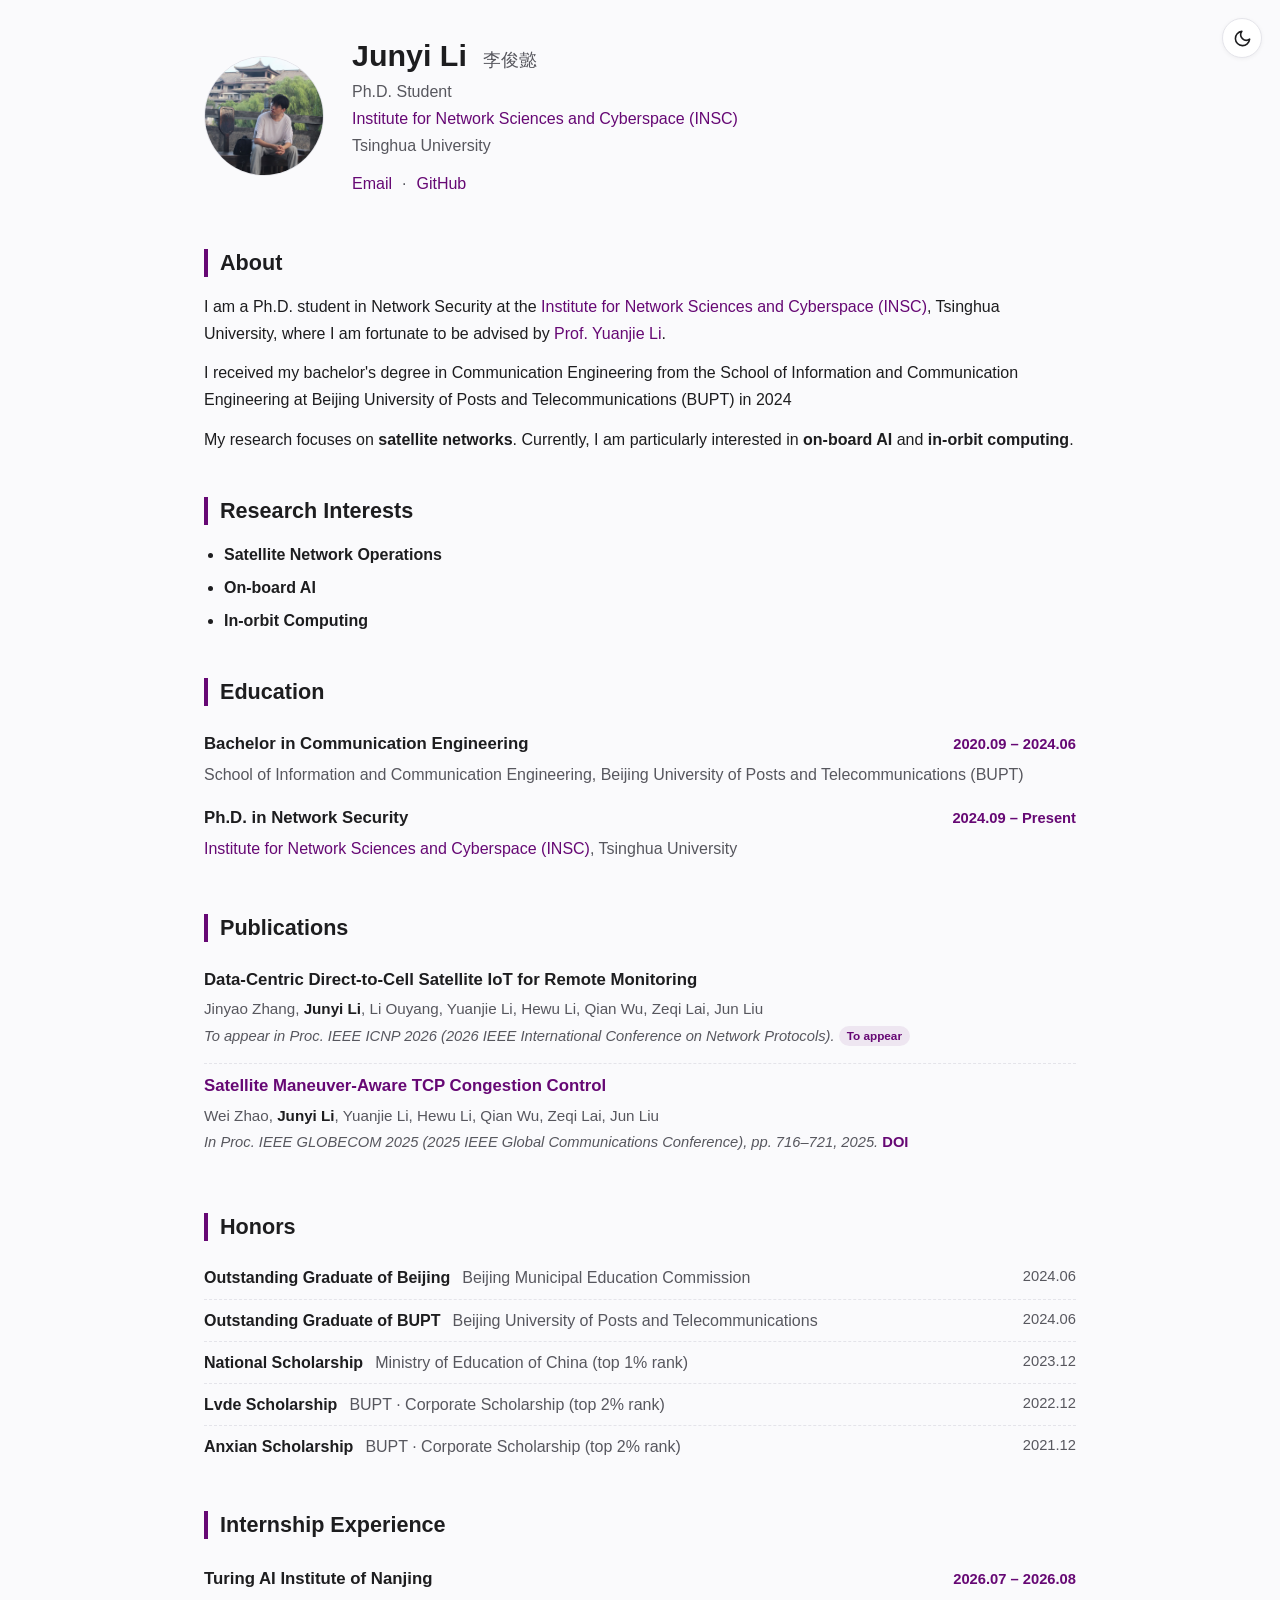
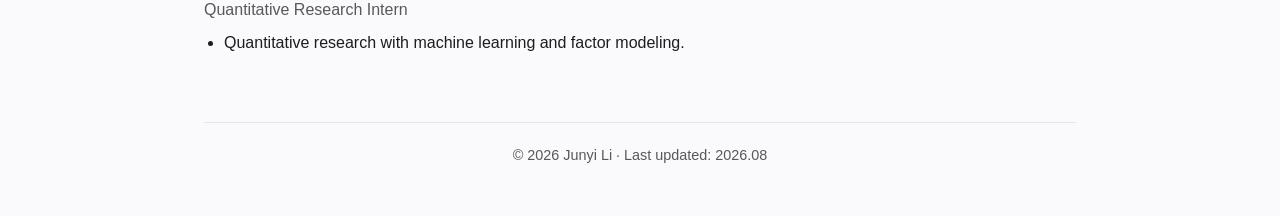
==== index.html @ e7ddbe90 "Initial commit" ====
<!DOCTYPE html>
<html lang="en">
<head>
  <meta charset="UTF-8">
  <meta name="viewport" content="width=device-width, initial-scale=1.0">
  <meta name="author" content="Junyi Li">
  <meta name="description" content="Junyi Li — Ph.D. student at the Institute for Network Sciences and Cyberspace, Tsinghua University. Research: autonomous driving for LEO satellites, LEO satellite network O&M, on-board AI and in-orbit computing.">
  <title>Junyi Li | Tsinghua University</title>
  <link rel="icon" type="image/svg+xml" href="assets/images/favicon.svg">

  <!-- Apply saved theme before CSS loads to avoid a flash of the wrong theme -->
  <script>
    (function () {
      var saved = localStorage.getItem("theme");
      var prefersDark = window.matchMedia("(prefers-color-scheme: dark)").matches;
      if (saved === "dark" || (!saved && prefersDark)) {
        document.documentElement.setAttribute("data-theme", "dark");
      }
    })();
  </script>

  <link rel="stylesheet" href="css/style.css">
</head>
<body>

  <!-- Theme toggle (fixed, top-right corner) -->
  <button id="theme-toggle" aria-label="Toggle dark mode" title="Toggle dark mode">
    <svg class="icon-moon" viewBox="0 0 24 24" fill="none" stroke="currentColor" stroke-width="2" stroke-linecap="round" stroke-linejoin="round" aria-hidden="true"><path d="M21 12.79A9 9 0 1 1 11.21 3 7 7 0 0 0 21 12.79z"/></svg>
    <svg class="icon-sun" viewBox="0 0 24 24" fill="none" stroke="currentColor" stroke-width="2" stroke-linecap="round" stroke-linejoin="round" aria-hidden="true"><circle cx="12" cy="12" r="5"/><line x1="12" y1="1" x2="12" y2="3"/><line x1="12" y1="21" x2="12" y2="23"/><line x1="4.22" y1="4.22" x2="5.64" y2="5.64"/><line x1="18.36" y1="18.36" x2="19.78" y2="19.78"/><line x1="1" y1="12" x2="3" y2="12"/><line x1="21" y1="12" x2="23" y2="12"/><line x1="4.22" y1="19.78" x2="5.64" y2="18.36"/><line x1="18.36" y1="5.64" x2="19.78" y2="4.22"/></svg>
  </button>

  <div class="container">

    <!-- ============================ Profile header ============================ -->
    <header class="profile">
      <!-- Profile photo: replace assets/images/junyili_personal.jpg to update -->
      <img class="avatar" src="assets/images/junyili_personal.jpg" alt="Junyi Li">

      <div class="profile-info">
        <h1 class="name">Junyi Li <span class="name-zh">李俊懿</span></h1>
        <p class="affiliation">Ph.D. Student<br><a href="https://www.insc.tsinghua.edu.cn/">Institute for Network Sciences and Cyberspace (INSC)</a><br>Tsinghua University</p>
        <ul class="contact">
          <li><a href="mailto:lijunyi24@mails.tsinghua.edu.cn">Email</a></li>
          <li><a href="https://github.com/Junyi-24">GitHub</a></li>
          <!-- Add your Google Scholar profile when available:
          <li><a href="https://scholar.google.com/citations?user=YOUR_ID">Google Scholar</a></li>
          -->
        </ul>
      </div>
    </header>

    <!-- =============================== Sections ===============================
         Each section below is an empty shell: its content lives in a separate
         file under sections/ and is loaded by js/main.js. Edit the file in
         sections/ to update a section. -->
    <main>
      <section id="about"        data-include="sections/about.html"></section>
      <section id="interests"    data-include="sections/interests.html"></section>
      <section id="education"    data-include="sections/education.html"></section>
      <!-- <section id="news"         data-include="sections/news.html"></section> -->
      <section id="publications" data-include="sections/publications.html"></section>
      <section id="honors"       data-include="sections/honors.html"></section>
      <section id="experience"   data-include="sections/experience.html"></section>
    </main>

    <footer>
      <p>© 2026 Junyi Li · Last updated: 2026.08</p>
    </footer>

  </div>

  <script src="js/main.js"></script>
</body>
</html>
---- css/style.css ----
/* ==========================================================================
   Academic Homepage — Junyi Li (https://junyi-24.github.io)
   --------------------------------------------------------------------------
   Table of contents
   1. CSS variables & base
   2. Layout
   3. Profile header
   4. Sections (shared)
   5. News
   6. Publications
   7. Research experience
   8. Honors & Awards
   9. Education
   10. Footer
   11. Theme toggle button
   12. Responsive (mobile)
   ========================================================================== */

/* 1. CSS variables & base ------------------------------------------------- */
:root {
  color-scheme: light;
  --color-bg: #fafafc;
  --color-surface: #ffffff;
  --color-text: #1d1d1f;
  --color-text-secondary: #57575e;
  --color-accent: #660874;                      /* Tsinghua purple */
  --color-accent-soft: rgba(102, 8, 116, 0.08);
  --color-border: #e4e4ea;
  --shadow-card: 0 1px 4px rgba(0, 0, 0, 0.05);
}

[data-theme="dark"] {
  color-scheme: dark;
  --color-bg: #111114;
  --color-surface: #1b1b21;
  --color-text: #e9e9ec;
  --color-text-secondary: #a3a3ae;
  --color-accent: #c084fc;
  --color-accent-soft: rgba(192, 132, 252, 0.14);
  --color-border: #2b2b33;
  --shadow-card: none;
}

* { box-sizing: border-box; }

body {
  margin: 0;
  background: var(--color-bg);
  color: var(--color-text);
  font-family: -apple-system, BlinkMacSystemFont, "Segoe UI", Roboto,
               "Helvetica Neue", Arial, "PingFang SC", "Microsoft YaHei",
               sans-serif;
  font-size: 16px;
  line-height: 1.7;
  -webkit-font-smoothing: antialiased;
}

a { color: var(--color-accent); text-decoration: none; }
a:hover { text-decoration: underline; }

::selection { background: var(--color-accent); color: #ffffff; }
:focus-visible { outline: 2px solid var(--color-accent); outline-offset: 2px; }

/* 2. Layout --------------------------------------------------------------- */
.container {
  max-width: 920px;
  margin: 0 auto;
  padding: 36px 24px 48px;
}

/* 3. Profile header ------------------------------------------------------- */
.profile {
  display: flex;
  align-items: center;
  gap: 28px;
  padding-bottom: 8px;
}

.avatar {
  flex: 0 0 120px;
  width: 120px;
  height: 120px;
  border-radius: 50%;
  object-fit: cover;                /* crops the photo to fill the circle */
  background: var(--color-accent-soft);   /* shown while the photo loads */
  border: 1px solid var(--color-border);
}

.name { margin: 0 0 4px; font-size: 1.9rem; font-weight: 700; line-height: 1.25; }
.name-zh {
  font-size: 1.15rem;
  font-weight: 500;
  color: var(--color-text-secondary);
  margin-left: 8px;
}

.affiliation { margin: 0 0 10px; color: var(--color-text-secondary); }

.contact {
  list-style: none;
  margin: 0;
  padding: 0;
  display: flex;
  flex-wrap: wrap;
}
.contact li + li::before { content: "·"; margin: 0 10px; color: var(--color-text-secondary); }

/* 4. Sections (shared) ---------------------------------------------------- */
section { margin-top: 44px; }

h2 {
  margin: 0 0 16px;
  padding-left: 12px;
  border-left: 4px solid var(--color-accent);
  font-size: 1.35rem;
  line-height: 1.3;
}

section p { margin: 0 0 12px; }
section p:last-child { margin-bottom: 0; }

.interest-list { margin: 0; padding-left: 20px; }
.interest-list li { margin: 6px 0; }

.load-error { font-style: italic; color: var(--color-text-secondary); }

/* 5. News ----------------------------------------------------------------- */
.news-list { list-style: none; margin: 0; padding: 0; }
.news-list li { display: flex; gap: 14px; padding: 5px 0; }
.news-list time {
  flex: 0 0 88px;
  font-weight: 600;
  font-size: 0.92rem;
  color: var(--color-accent);
  font-variant-numeric: tabular-nums;
}

/* 6. Publications --------------------------------------------------------- */
.publication-list { list-style: none; margin: 0; padding: 0; }
.publication { padding: 10px 0 14px; border-bottom: 1px dashed var(--color-border); }
.publication:last-child { border-bottom: none; }

.pub-title { margin: 0 0 4px; font-size: 1.05rem; font-weight: 600; line-height: 1.45; }
.pub-authors { margin: 0 0 2px; font-size: 0.95rem; color: var(--color-text-secondary); }
.pub-authors strong { color: var(--color-text); }
.pub-venue { margin: 0; font-size: 0.92rem; font-style: italic; color: var(--color-text-secondary); }

.pub-note {
  display: inline-block;
  padding: 0 8px;
  border-radius: 999px;
  background: var(--color-accent-soft);
  color: var(--color-accent);
  font-style: normal;
  font-size: 0.8em;
  font-weight: 600;
  vertical-align: 1px;
}

.pub-link { font-style: normal; font-weight: 600; }

/* 7. Research experience --------------------------------------------------- */
.exp-item { padding: 10px 0; }
.exp-head {
  display: flex;
  align-items: baseline;
  justify-content: space-between;
  gap: 12px;
  flex-wrap: wrap;
}
.exp-head h3 { margin: 0; font-size: 1.05rem; }
.exp-date { font-size: 0.92rem; font-weight: 600; color: var(--color-accent); }
.exp-role { margin: 2px 0 6px; color: var(--color-text-secondary); }
.exp-item ul { margin: 0; padding-left: 20px; }

/* 8. Honors & Awards ------------------------------------------------------ */
.honor-list { list-style: none; margin: 0; padding: 0; }
.honor-list li {
  display: flex;
  gap: 12px;
  flex-wrap: wrap;
  padding: 7px 0;
  border-bottom: 1px dashed var(--color-border);
}
.honor-list li:last-child { border-bottom: none; }
.honor-name { font-weight: 600; }
.honor-grantor { flex: 1; min-width: 200px; color: var(--color-text-secondary); }
.honor-date {
  font-size: 0.92rem;
  color: var(--color-text-secondary);
  font-variant-numeric: tabular-nums;
}

/* 9. Education ------------------------------------------------------------ */
.edu-list { list-style: none; margin: 0; padding: 0; }
.edu-list li { padding: 8px 0; }
.edu-head {
  display: flex;
  align-items: baseline;
  justify-content: space-between;
  gap: 12px;
  flex-wrap: wrap;
}
.edu-head h3 { margin: 0; font-size: 1.05rem; }
.edu-date { font-size: 0.92rem; font-weight: 600; color: var(--color-accent); }
.edu-list p { margin: 2px 0 0; color: var(--color-text-secondary); }

/* 10. Footer -------------------------------------------------------------- */
footer {
  margin-top: 56px;
  padding-top: 20px;
  border-top: 1px solid var(--color-border);
  text-align: center;
  font-size: 0.9rem;
  color: var(--color-text-secondary);
}
footer p { margin: 0; }

/* 11. Theme toggle button ------------------------------------------------- */
#theme-toggle {
  position: fixed;
  top: 18px;
  right: 18px;
  z-index: 10;
  width: 40px;
  height: 40px;
  display: flex;
  align-items: center;
  justify-content: center;
  border: 1px solid var(--color-border);
  border-radius: 50%;
  background: var(--color-surface);
  color: var(--color-text);
  box-shadow: var(--shadow-card);
  cursor: pointer;
  transition: border-color 0.15s, color 0.15s;
}
#theme-toggle:hover { border-color: var(--color-accent); color: var(--color-accent); }
#theme-toggle svg { width: 19px; height: 19px; }

/* Show the sun icon only in dark mode, the moon icon only in light mode */
#theme-toggle .icon-sun { display: none; }
[data-theme="dark"] #theme-toggle .icon-sun { display: block; }
[data-theme="dark"] #theme-toggle .icon-moon { display: none; }

/* 12. Responsive (mobile) ------------------------------------------------- */
@media (max-width: 640px) {
  .container { padding: 20px 16px 40px; }

  .profile {
    flex-direction: column;
    text-align: center;
    gap: 16px;
  }
  .avatar { flex-basis: auto; width: 104px; height: 104px; }
  .contact { justify-content: center; }

  section { margin-top: 36px; }

  .news-list li { flex-direction: column; gap: 2px; }
  .news-list time { flex-basis: auto; }

  .honor-list li { flex-direction: column; gap: 2px; }
  .honor-grantor { min-width: 0; }

  #theme-toggle { top: 12px; right: 12px; }
}
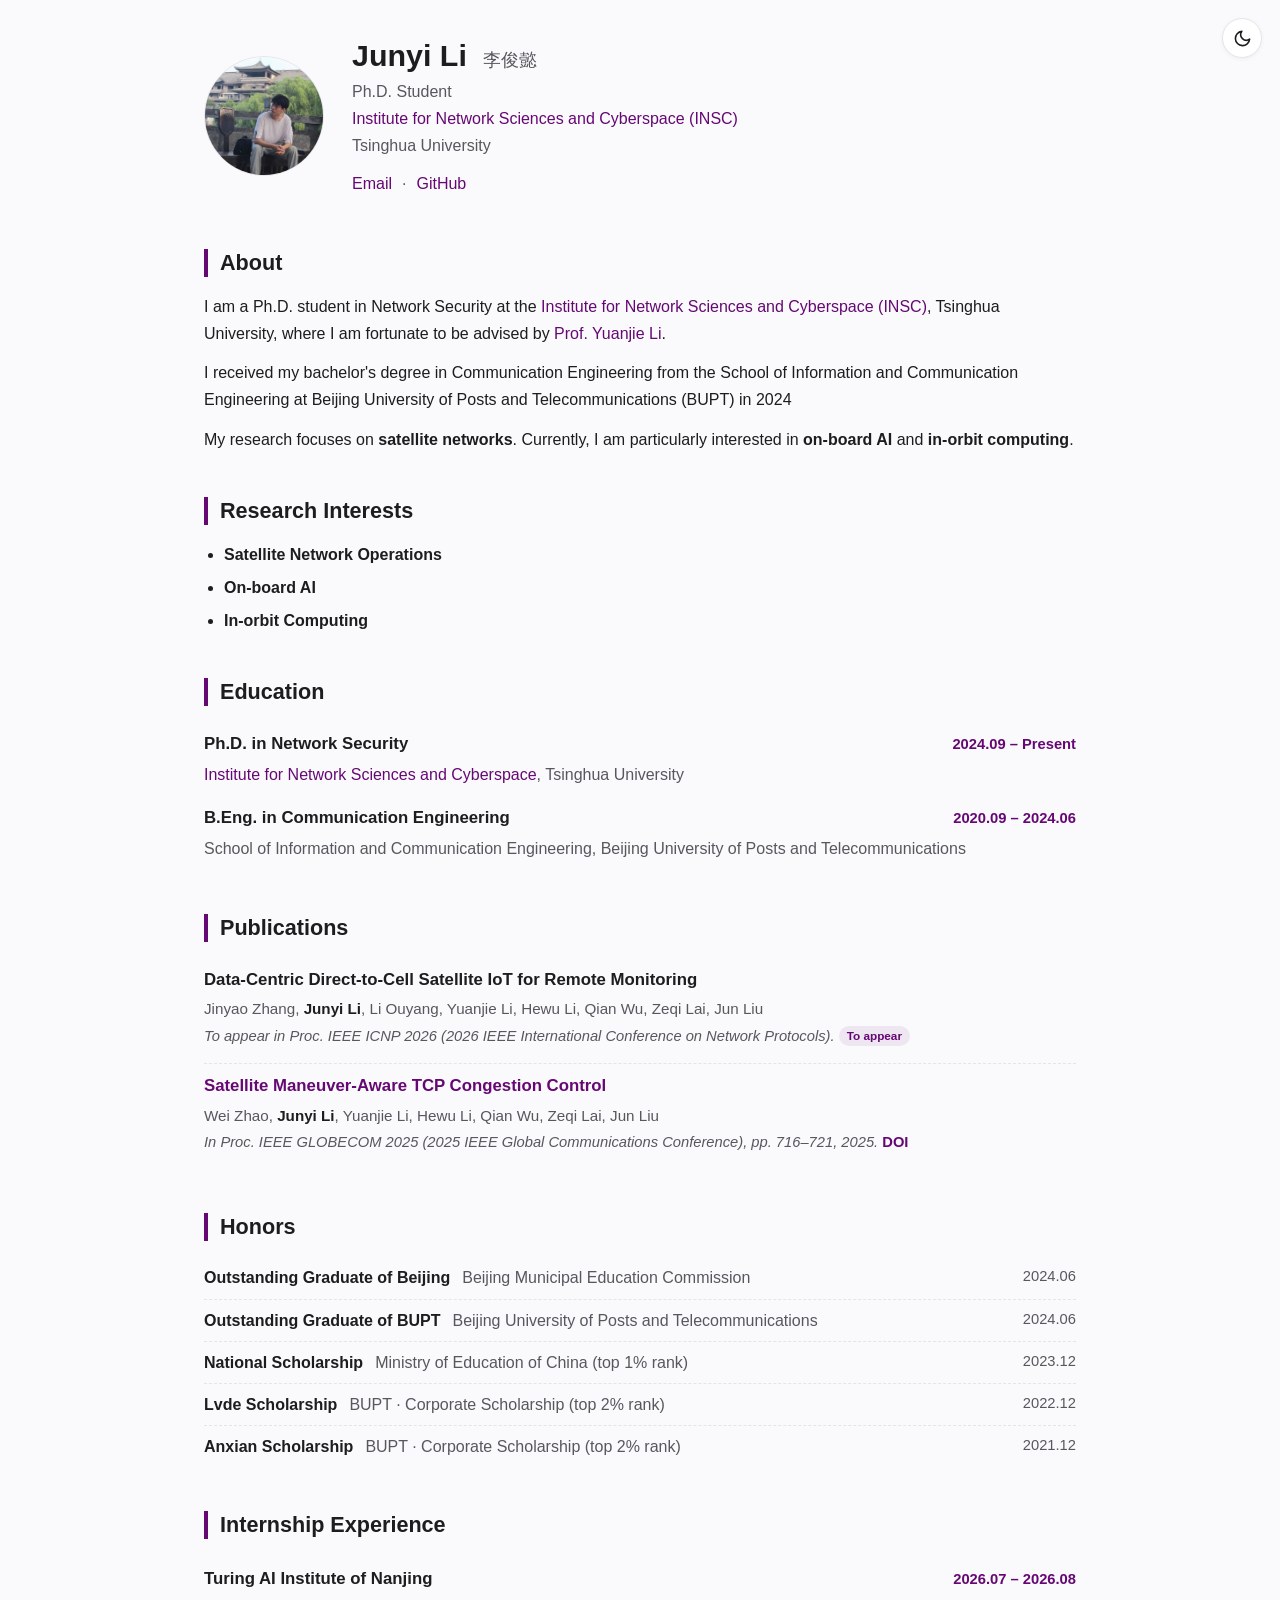
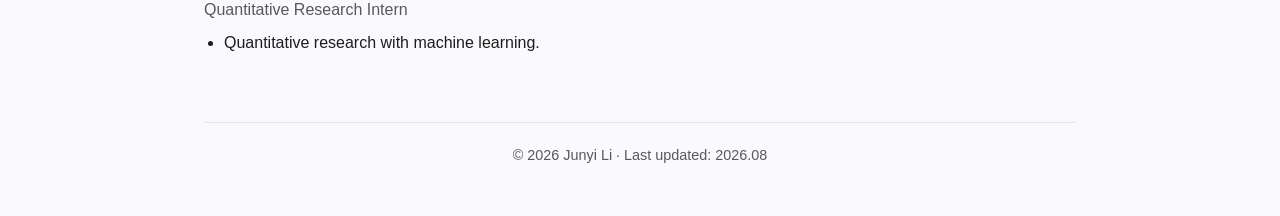
==== commit c8cdec89: "update education and README" ====
--- a/index.html
+++ b/index.html
@@ -4,8 +4,8 @@
   <meta charset="UTF-8">
   <meta name="viewport" content="width=device-width, initial-scale=1.0">
   <meta name="author" content="Junyi Li">
-  <meta name="description" content="Junyi Li — Ph.D. student at the Institute for Network Sciences and Cyberspace, Tsinghua University. Research: autonomous driving for LEO satellites, LEO satellite network O&M, on-board AI and in-orbit computing.">
-  <title>Junyi Li | Tsinghua University</title>
+  <!-- <meta name="description" content="Junyi Li — Ph.D. student at the Institute for Network Sciences and Cyberspace, Tsinghua University. Research: autonomous driving for LEO satellites, LEO satellite network O&M, on-board AI and in-orbit computing."> -->
+  <title>Junyi Li</title>
   <link rel="icon" type="image/svg+xml" href="assets/images/favicon.svg">
 
   <!-- Apply saved theme before CSS loads to avoid a flash of the wrong theme -->
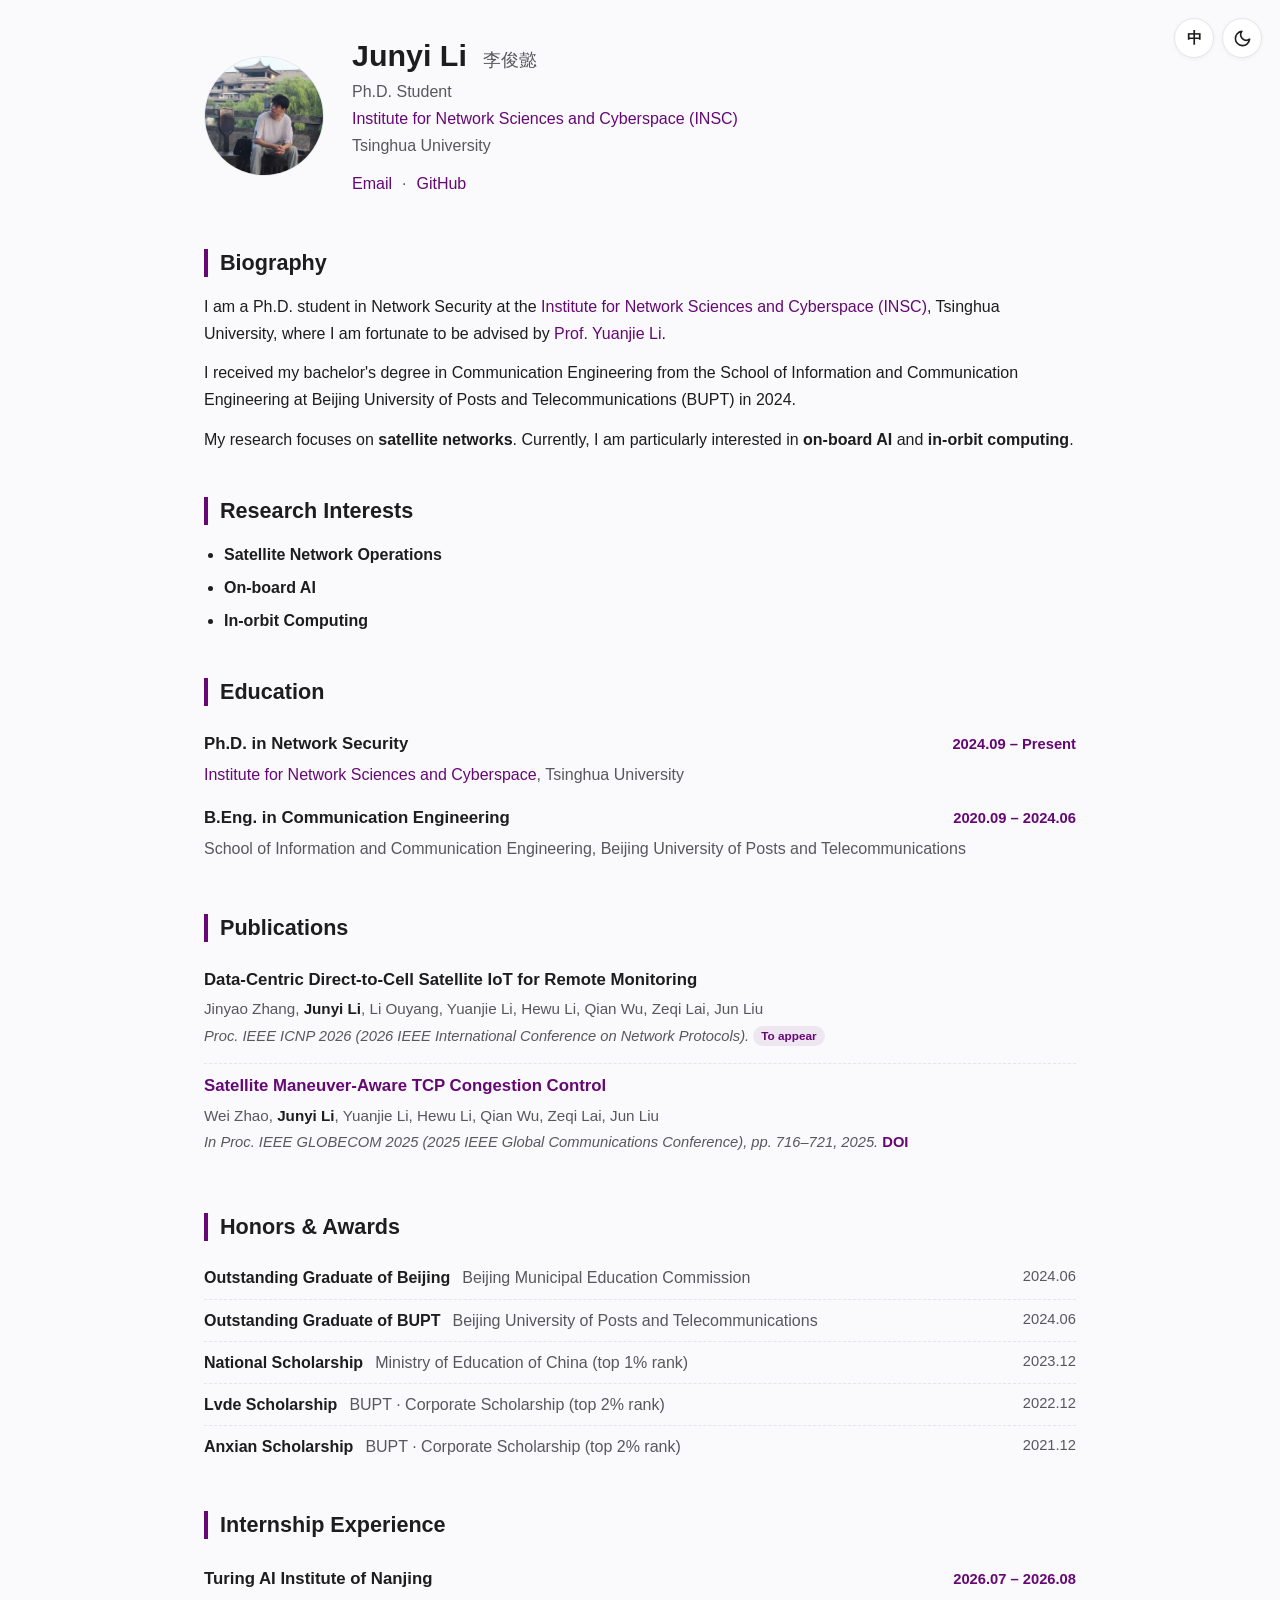
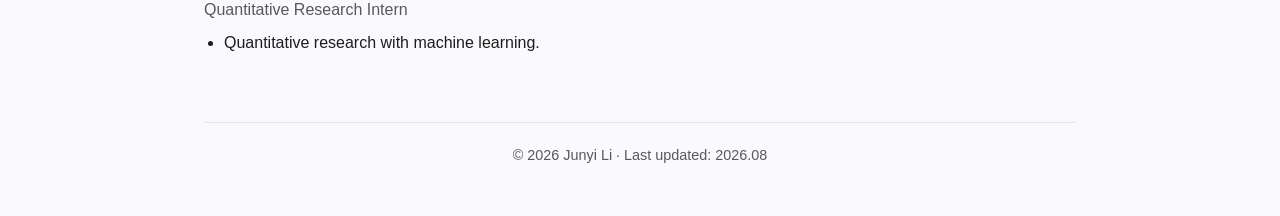
==== commit f0e7aff0: "Add Chinese version with language toggle All sections now bilingual (EN default, toggle to Chinese)." ====
--- a/index.html
+++ b/index.html
@@ -8,13 +8,17 @@
   <title>Junyi Li</title>
   <link rel="icon" type="image/svg+xml" href="assets/images/favicon.svg">
 
-  <!-- Apply saved theme before CSS loads to avoid a flash of the wrong theme -->
+  <!-- Apply saved theme and language before CSS loads to avoid a flash -->
   <script>
     (function () {
       var saved = localStorage.getItem("theme");
       var prefersDark = window.matchMedia("(prefers-color-scheme: dark)").matches;
       if (saved === "dark" || (!saved && prefersDark)) {
         document.documentElement.setAttribute("data-theme", "dark");
+      }
+      if (localStorage.getItem("lang") === "zh") {
+        document.documentElement.setAttribute("data-lang", "zh");
+        document.documentElement.setAttribute("lang", "zh");
       }
     })();
   </script>
@@ -23,11 +27,17 @@
 </head>
 <body>
 
-  <!-- Theme toggle (fixed, top-right corner) -->
-  <button id="theme-toggle" aria-label="Toggle dark mode" title="Toggle dark mode">
-    <svg class="icon-moon" viewBox="0 0 24 24" fill="none" stroke="currentColor" stroke-width="2" stroke-linecap="round" stroke-linejoin="round" aria-hidden="true"><path d="M21 12.79A9 9 0 1 1 11.21 3 7 7 0 0 0 21 12.79z"/></svg>
-    <svg class="icon-sun" viewBox="0 0 24 24" fill="none" stroke="currentColor" stroke-width="2" stroke-linecap="round" stroke-linejoin="round" aria-hidden="true"><circle cx="12" cy="12" r="5"/><line x1="12" y1="1" x2="12" y2="3"/><line x1="12" y1="21" x2="12" y2="23"/><line x1="4.22" y1="4.22" x2="5.64" y2="5.64"/><line x1="18.36" y1="18.36" x2="19.78" y2="19.78"/><line x1="1" y1="12" x2="3" y2="12"/><line x1="21" y1="12" x2="23" y2="12"/><line x1="4.22" y1="19.78" x2="5.64" y2="18.36"/><line x1="18.36" y1="5.64" x2="19.78" y2="4.22"/></svg>
-  </button>
+  <!-- Corner controls: language toggle + theme toggle -->
+  <div class="corner-controls">
+    <button id="lang-toggle" class="icon-button" aria-label="Switch language" title="中 / EN">
+      <span class="lang-zh">中</span>
+      <span class="lang-en">EN</span>
+    </button>
+    <button id="theme-toggle" class="icon-button" aria-label="Toggle dark mode" title="Toggle dark mode">
+      <svg class="icon-moon" viewBox="0 0 24 24" fill="none" stroke="currentColor" stroke-width="2" stroke-linecap="round" stroke-linejoin="round" aria-hidden="true"><path d="M21 12.79A9 9 0 1 1 11.21 3 7 7 0 0 0 21 12.79z"/></svg>
+      <svg class="icon-sun" viewBox="0 0 24 24" fill="none" stroke="currentColor" stroke-width="2" stroke-linecap="round" stroke-linejoin="round" aria-hidden="true"><circle cx="12" cy="12" r="5"/><line x1="12" y1="1" x2="12" y2="3"/><line x1="12" y1="21" x2="12" y2="23"/><line x1="4.22" y1="4.22" x2="5.64" y2="5.64"/><line x1="18.36" y1="18.36" x2="19.78" y2="19.78"/><line x1="1" y1="12" x2="3" y2="12"/><line x1="21" y1="12" x2="23" y2="12"/><line x1="4.22" y1="19.78" x2="5.64" y2="18.36"/><line x1="18.36" y1="5.64" x2="19.78" y2="4.22"/></svg>
+    </button>
+  </div>
 
   <div class="container">
 
@@ -38,7 +48,10 @@
 
       <div class="profile-info">
         <h1 class="name">Junyi Li <span class="name-zh">李俊懿</span></h1>
-        <p class="affiliation">Ph.D. Student<br><a href="https://www.insc.tsinghua.edu.cn/">Institute for Network Sciences and Cyberspace (INSC)</a><br>Tsinghua University</p>
+        <p class="affiliation">
+          <span class="en">Ph.D. Student<br><a href="https://www.insc.tsinghua.edu.cn/">Institute for Network Sciences and Cyberspace (INSC)</a><br>Tsinghua University</span>
+          <span class="zh">博士研究生<br><a href="https://www.insc.tsinghua.edu.cn/">清华大学网络科学与网络空间研究院</a></span>
+        </p>
         <ul class="contact">
           <li><a href="mailto:lijunyi24@mails.tsinghua.edu.cn">Email</a></li>
           <li><a href="https://github.com/Junyi-24">GitHub</a></li>
@@ -64,7 +77,7 @@
     </main>
 
     <footer>
-      <p>© 2026 Junyi Li · Last updated: 2026.08</p>
+      <p><span class="en">© 2026 Junyi Li · Last updated: 2026.08</span><span class="zh">© 2026 李俊懿 · 最后更新：2026.08</span></p>
     </footer>
 
   </div>
--- a/css/style.css
+++ b/css/style.css
@@ -124,6 +124,12 @@
 
 .load-error { font-style: italic; color: var(--color-text-secondary); }
 
+/* Language switching: English is the default; Chinese shows when
+   <html data-lang="zh"> is set by the toggle button. */
+.zh { display: none; }
+[data-lang="zh"] .zh { display: inline; }
+[data-lang="zh"] .en { display: none; }
+
 /* 5. News ----------------------------------------------------------------- */
 .news-list { list-style: none; margin: 0; padding: 0; }
 .news-list li { display: flex; gap: 14px; padding: 5px 0; }
@@ -216,12 +222,17 @@
 }
 footer p { margin: 0; }
 
-/* 11. Theme toggle button ------------------------------------------------- */
-#theme-toggle {
+/* 11. Corner controls (language & theme buttons) --------------------------- */
+.corner-controls {
   position: fixed;
   top: 18px;
   right: 18px;
   z-index: 10;
+  display: flex;
+  gap: 8px;
+}
+
+.icon-button {
   width: 40px;
   height: 40px;
   display: flex;
@@ -233,15 +244,22 @@
   color: var(--color-text);
   box-shadow: var(--shadow-card);
   cursor: pointer;
+  font-size: 0.95rem;
+  font-weight: 600;
   transition: border-color 0.15s, color 0.15s;
 }
-#theme-toggle:hover { border-color: var(--color-accent); color: var(--color-accent); }
-#theme-toggle svg { width: 19px; height: 19px; }
-
-/* Show the sun icon only in dark mode, the moon icon only in light mode */
+.icon-button:hover { border-color: var(--color-accent); color: var(--color-accent); }
+.icon-button svg { width: 19px; height: 19px; }
+
+/* Theme icons: sun only in dark mode, moon only in light mode */
 #theme-toggle .icon-sun { display: none; }
 [data-theme="dark"] #theme-toggle .icon-sun { display: block; }
 [data-theme="dark"] #theme-toggle .icon-moon { display: none; }
+
+/* Language button shows the language it switches TO */
+#lang-toggle .lang-en { display: none; }
+[data-lang="zh"] #lang-toggle .lang-zh { display: none; }
+[data-lang="zh"] #lang-toggle .lang-en { display: inline; }
 
 /* 12. Responsive (mobile) ------------------------------------------------- */
 @media (max-width: 640px) {
@@ -263,5 +281,5 @@
   .honor-list li { flex-direction: column; gap: 2px; }
   .honor-grantor { min-width: 0; }
 
-  #theme-toggle { top: 12px; right: 12px; }
-}
+  .corner-controls { top: 12px; right: 12px; }
+}
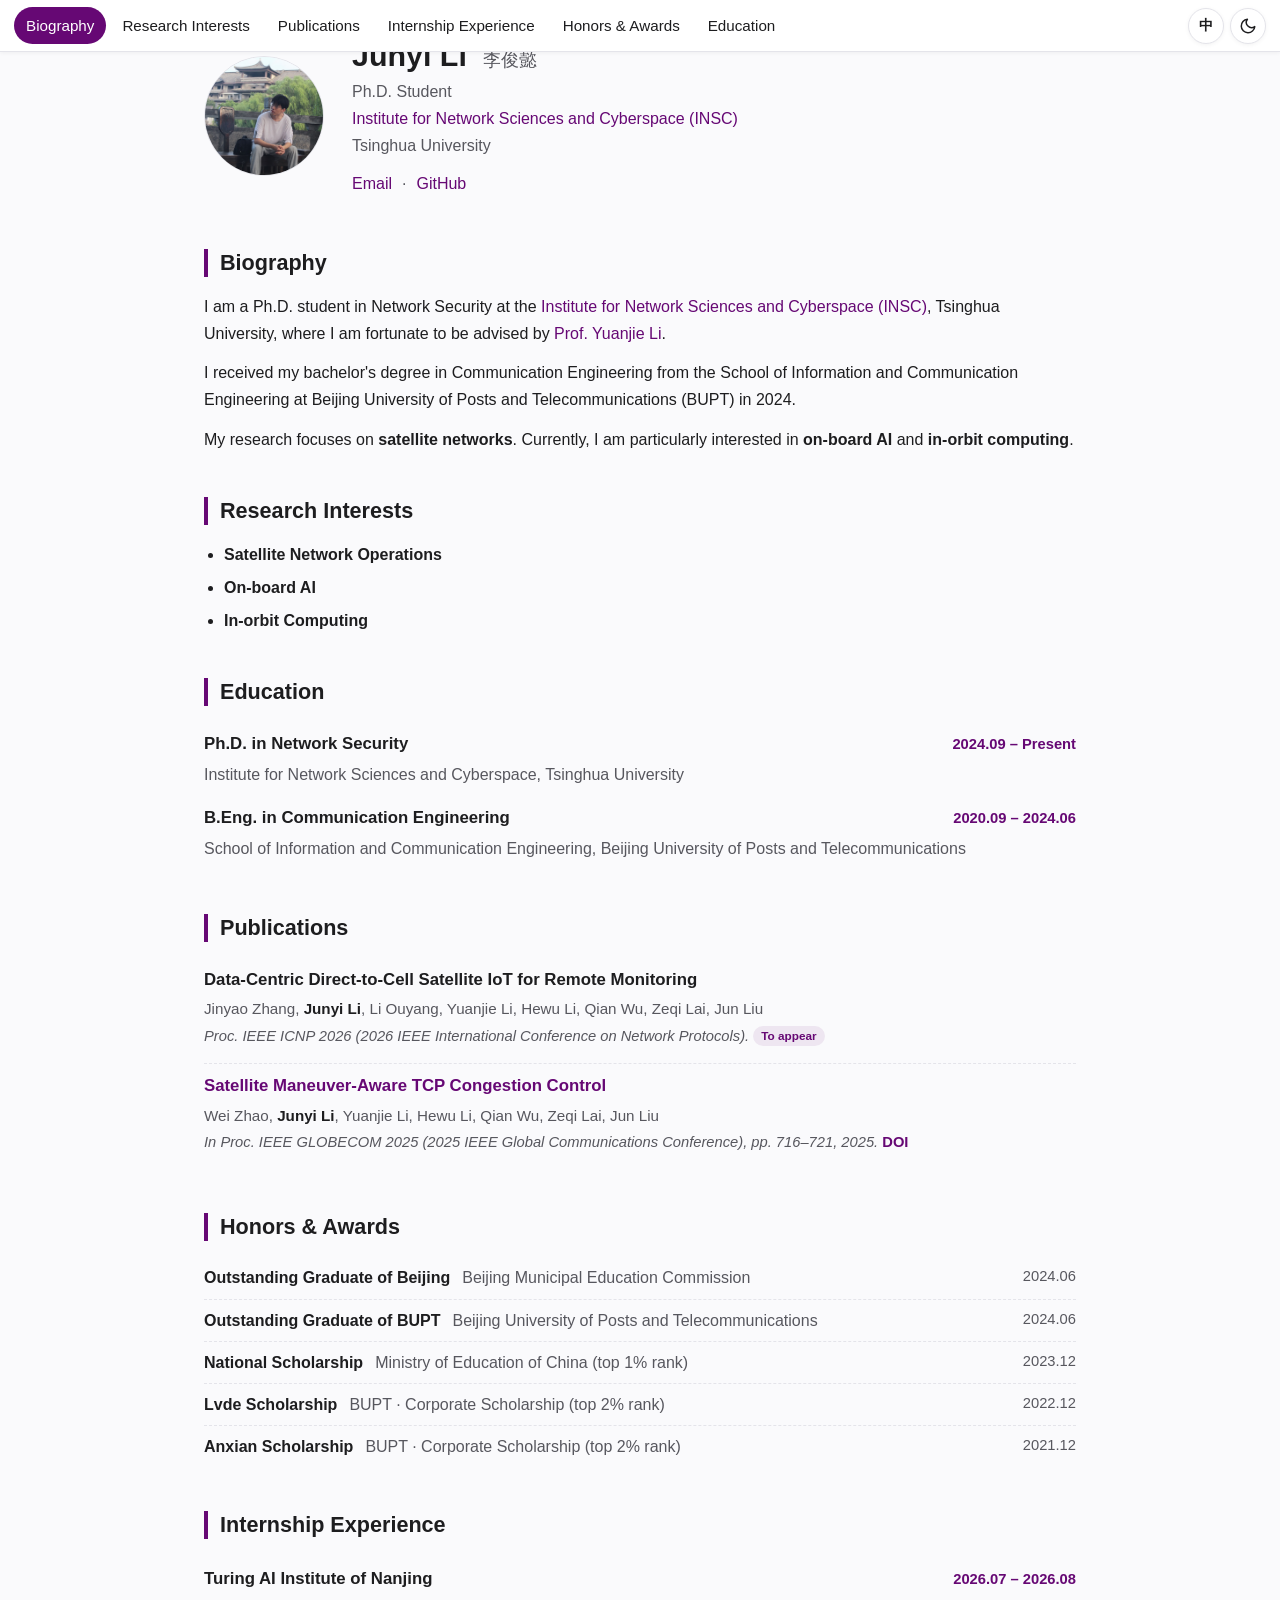
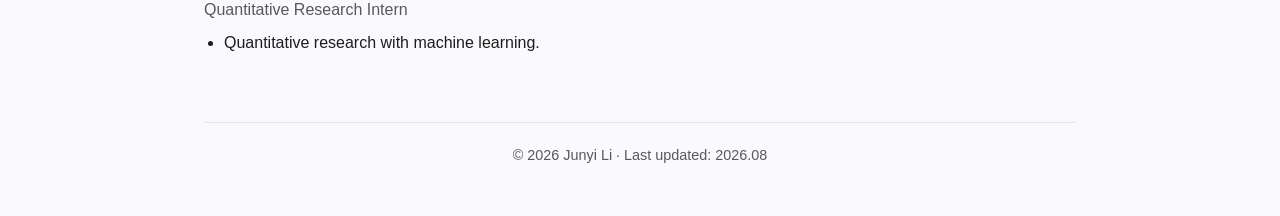
==== commit 4113fc01: "Add fixed top navigation and make English the default language - Fixed top nav with anchor links, sm" ====
--- a/index.html
+++ b/index.html
@@ -8,17 +8,14 @@
   <title>Junyi Li</title>
   <link rel="icon" type="image/svg+xml" href="assets/images/favicon.svg">
 
-  <!-- Apply saved theme and language before CSS loads to avoid a flash -->
+  <!-- Apply saved theme before CSS loads to avoid a flash.
+       Language is NOT persisted: the page always opens in English. -->
   <script>
     (function () {
       var saved = localStorage.getItem("theme");
       var prefersDark = window.matchMedia("(prefers-color-scheme: dark)").matches;
       if (saved === "dark" || (!saved && prefersDark)) {
         document.documentElement.setAttribute("data-theme", "dark");
-      }
-      if (localStorage.getItem("lang") === "zh") {
-        document.documentElement.setAttribute("data-lang", "zh");
-        document.documentElement.setAttribute("lang", "zh");
       }
     })();
   </script>
@@ -27,17 +24,28 @@
 </head>
 <body>
 
-  <!-- Corner controls: language toggle + theme toggle -->
-  <div class="corner-controls">
-    <button id="lang-toggle" class="icon-button" aria-label="Switch language" title="中 / EN">
-      <span class="lang-zh">中</span>
-      <span class="lang-en">EN</span>
-    </button>
-    <button id="theme-toggle" class="icon-button" aria-label="Toggle dark mode" title="Toggle dark mode">
-      <svg class="icon-moon" viewBox="0 0 24 24" fill="none" stroke="currentColor" stroke-width="2" stroke-linecap="round" stroke-linejoin="round" aria-hidden="true"><path d="M21 12.79A9 9 0 1 1 11.21 3 7 7 0 0 0 21 12.79z"/></svg>
-      <svg class="icon-sun" viewBox="0 0 24 24" fill="none" stroke="currentColor" stroke-width="2" stroke-linecap="round" stroke-linejoin="round" aria-hidden="true"><circle cx="12" cy="12" r="5"/><line x1="12" y1="1" x2="12" y2="3"/><line x1="12" y1="21" x2="12" y2="23"/><line x1="4.22" y1="4.22" x2="5.64" y2="5.64"/><line x1="18.36" y1="18.36" x2="19.78" y2="19.78"/><line x1="1" y1="12" x2="3" y2="12"/><line x1="21" y1="12" x2="23" y2="12"/><line x1="4.22" y1="19.78" x2="5.64" y2="18.36"/><line x1="18.36" y1="5.64" x2="19.78" y2="4.22"/></svg>
-    </button>
-  </div>
+  <!-- Top navigation (fixed). The language/theme buttons live on its right.
+       Add or remove a link when sections are added or removed in <main>. -->
+  <nav class="topnav">
+    <div class="nav-links">
+      <a href="#about"><span class="en">Biography</span><span class="zh">个人简介</span></a>
+      <a href="#interests"><span class="en">Research Interests</span><span class="zh">研究方向</span></a>
+      <a href="#publications"><span class="en">Publications</span><span class="zh">论文发表</span></a>
+      <a href="#experience"><span class="en">Internship Experience</span><span class="zh">实习经历</span></a>
+      <a href="#honors"><span class="en">Honors &amp; Awards</span><span class="zh">荣誉与获奖</span></a>
+      <a href="#education"><span class="en">Education</span><span class="zh">教育经历</span></a>
+    </div>
+    <div class="corner-controls">
+      <button id="lang-toggle" class="icon-button" aria-label="Switch language" title="中 / EN">
+        <span class="lang-zh">中</span>
+        <span class="lang-en">EN</span>
+      </button>
+      <button id="theme-toggle" class="icon-button" aria-label="Toggle dark mode" title="Toggle dark mode">
+        <svg class="icon-moon" viewBox="0 0 24 24" fill="none" stroke="currentColor" stroke-width="2" stroke-linecap="round" stroke-linejoin="round" aria-hidden="true"><path d="M21 12.79A9 9 0 1 1 11.21 3 7 7 0 0 0 21 12.79z"/></svg>
+        <svg class="icon-sun" viewBox="0 0 24 24" fill="none" stroke="currentColor" stroke-width="2" stroke-linecap="round" stroke-linejoin="round" aria-hidden="true"><circle cx="12" cy="12" r="5"/><line x1="12" y1="1" x2="12" y2="3"/><line x1="12" y1="21" x2="12" y2="23"/><line x1="4.22" y1="4.22" x2="5.64" y2="5.64"/><line x1="18.36" y1="18.36" x2="19.78" y2="19.78"/><line x1="1" y1="12" x2="3" y2="12"/><line x1="21" y1="12" x2="23" y2="12"/><line x1="4.22" y1="19.78" x2="5.64" y2="18.36"/><line x1="18.36" y1="5.64" x2="19.78" y2="4.22"/></svg>
+      </button>
+    </div>
+  </nav>
 
   <div class="container">
 
--- a/css/style.css
+++ b/css/style.css
@@ -62,11 +62,55 @@
 :focus-visible { outline: 2px solid var(--color-accent); outline-offset: 2px; }
 
 /* 2. Layout --------------------------------------------------------------- */
+html { scroll-behavior: smooth; }
+
 .container {
   max-width: 920px;
   margin: 0 auto;
   padding: 36px 24px 48px;
 }
+
+/* Top navigation (fixed). Sections need scroll-margin-top so anchors are
+   not hidden behind it; see section 4. */
+.topnav {
+  position: fixed;
+  top: 0;
+  left: 0;
+  right: 0;
+  z-index: 20;
+  display: flex;
+  align-items: center;
+  gap: 8px;
+  padding: 0 14px;
+  height: 52px;
+  background: var(--color-surface);
+  border-bottom: 1px solid var(--color-border);
+  box-shadow: var(--shadow-card);
+}
+
+.nav-links {
+  display: flex;
+  align-items: center;
+  gap: 4px;
+  flex: 1;
+  min-width: 0;
+  overflow-x: auto;          /* scrolls horizontally on small screens */
+  scrollbar-width: none;     /* Firefox: hide the scrollbar */
+}
+.nav-links::-webkit-scrollbar { display: none; }  /* WebKit: hide it */
+
+.nav-links a {
+  padding: 6px 12px;
+  border-radius: 999px;
+  color: var(--color-text);
+  font-size: 0.95rem;
+  font-weight: 500;
+  white-space: nowrap;
+  text-decoration: none;
+  transition: background 0.15s, color 0.15s;
+}
+.nav-links a:hover { background: var(--color-accent-soft); }
+.nav-links a.active { background: var(--color-accent); color: #ffffff; }
 
 /* 3. Profile header ------------------------------------------------------- */
 .profile {
@@ -106,7 +150,7 @@
 .contact li + li::before { content: "·"; margin: 0 10px; color: var(--color-text-secondary); }
 
 /* 4. Sections (shared) ---------------------------------------------------- */
-section { margin-top: 44px; }
+section { margin-top: 44px; scroll-margin-top: 70px; }  /* clear fixed nav */
 
 h2 {
   margin: 0 0 16px;
@@ -129,6 +173,11 @@
 .zh { display: none; }
 [data-lang="zh"] .zh { display: inline; }
 [data-lang="zh"] .en { display: none; }
+
+/* .any — content shown in BOTH languages (e.g. paper titles and venues
+   that stay in English). Without .en/.zh a span would already show in
+   both modes; this class makes the intent explicit. */
+.any { display: inline; }
 
 /* 5. News ----------------------------------------------------------------- */
 .news-list { list-style: none; margin: 0; padding: 0; }
@@ -222,19 +271,12 @@
 }
 footer p { margin: 0; }
 
-/* 11. Corner controls (language & theme buttons) --------------------------- */
-.corner-controls {
-  position: fixed;
-  top: 18px;
-  right: 18px;
-  z-index: 10;
-  display: flex;
-  gap: 8px;
-}
+/* 11. Corner controls (language & theme buttons, inside the top nav) ------- */
+.corner-controls { display: flex; gap: 6px; flex: 0 0 auto; }
 
 .icon-button {
-  width: 40px;
-  height: 40px;
+  width: 36px;
+  height: 36px;
   display: flex;
   align-items: center;
   justify-content: center;
@@ -244,12 +286,12 @@
   color: var(--color-text);
   box-shadow: var(--shadow-card);
   cursor: pointer;
-  font-size: 0.95rem;
+  font-size: 0.9rem;
   font-weight: 600;
   transition: border-color 0.15s, color 0.15s;
 }
 .icon-button:hover { border-color: var(--color-accent); color: var(--color-accent); }
-.icon-button svg { width: 19px; height: 19px; }
+.icon-button svg { width: 18px; height: 18px; }
 
 /* Theme icons: sun only in dark mode, moon only in light mode */
 #theme-toggle .icon-sun { display: none; }
@@ -264,6 +306,10 @@
 /* 12. Responsive (mobile) ------------------------------------------------- */
 @media (max-width: 640px) {
   .container { padding: 20px 16px 40px; }
+
+  .topnav { padding: 0 8px; height: 48px; }
+  .nav-links a { padding: 6px 10px; font-size: 0.9rem; }
+  .icon-button { width: 32px; height: 32px; }
 
   .profile {
     flex-direction: column;
@@ -281,5 +327,4 @@
   .honor-list li { flex-direction: column; gap: 2px; }
   .honor-grantor { min-width: 0; }
 
-  .corner-controls { top: 12px; right: 12px; }
-}
+}
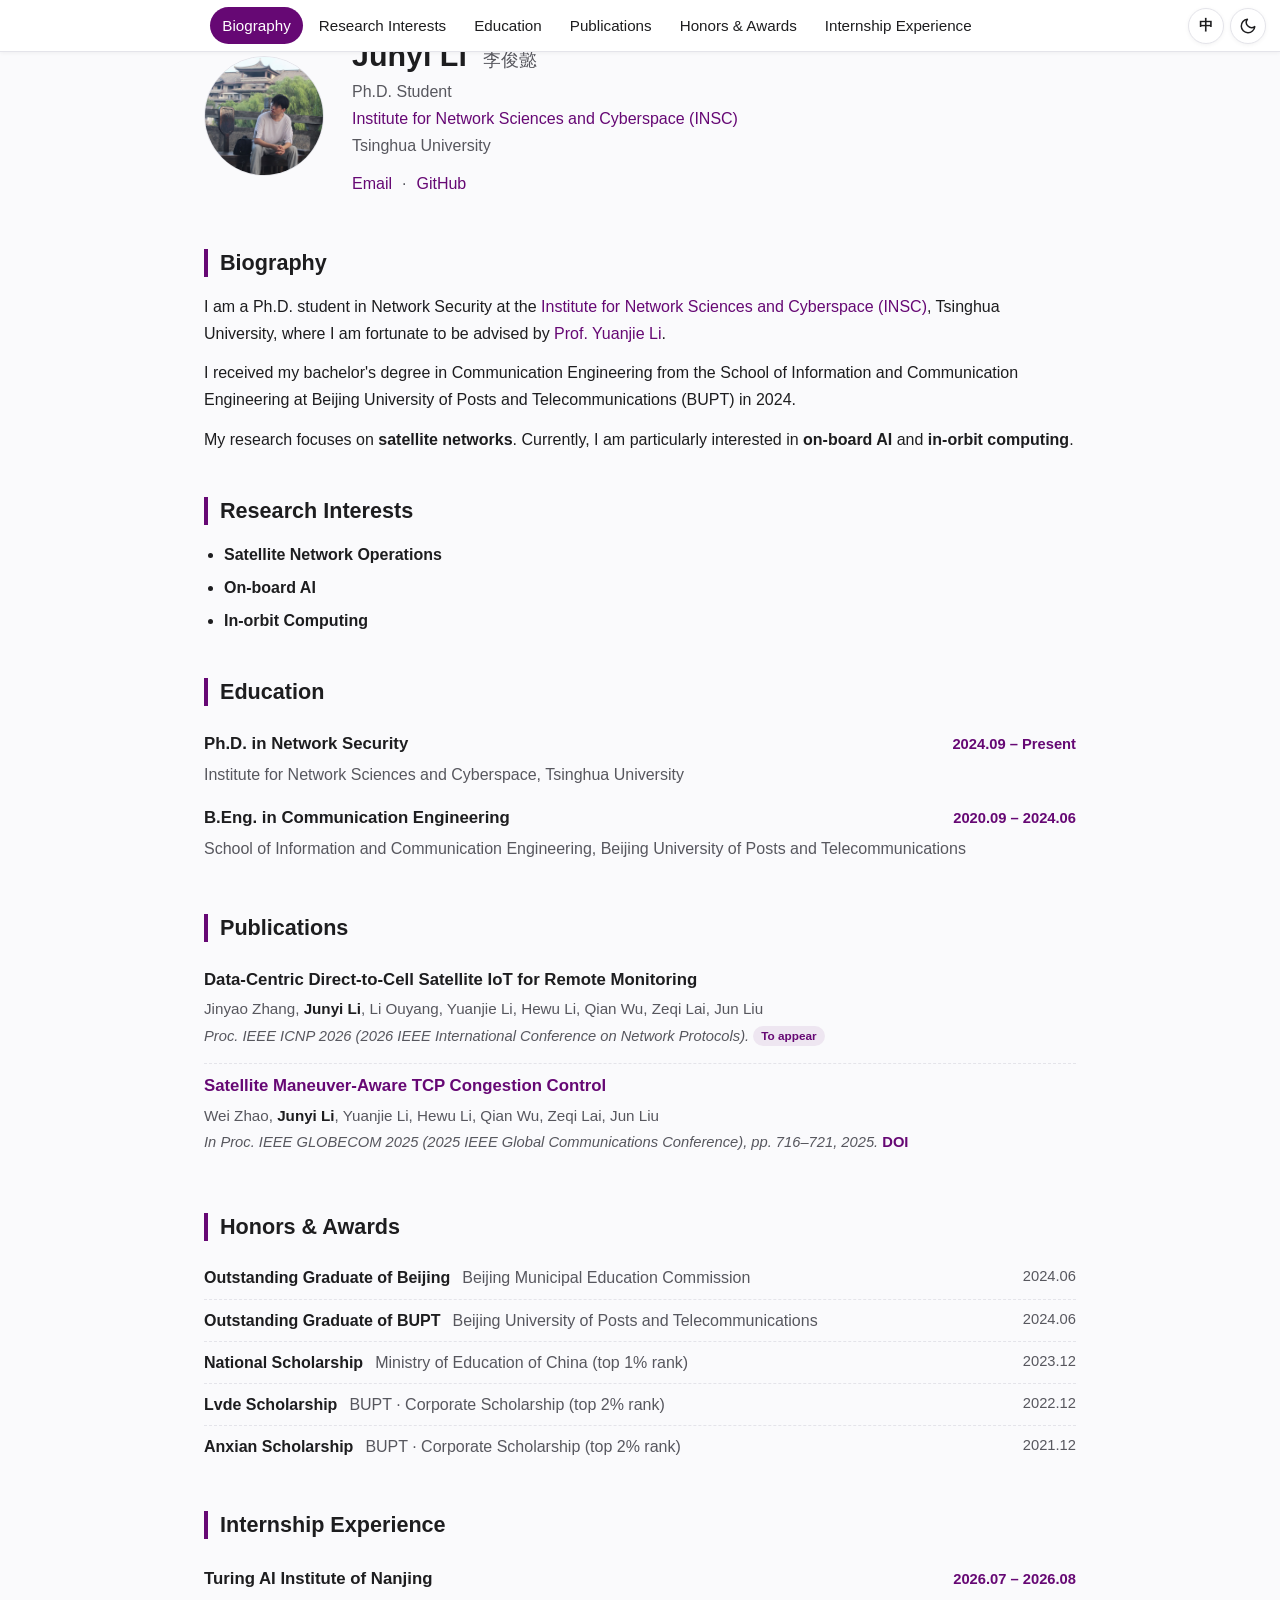
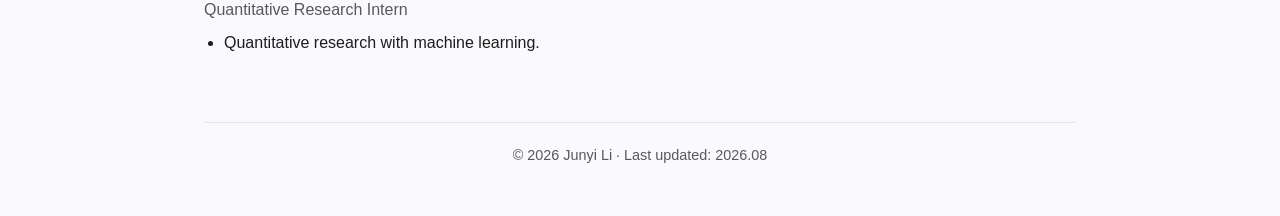
==== commit 98d52cbd: "Reorder nav to match section order and center nav links Co-Authored-By: Claude Fable 5 <noreply@anth" ====
--- a/index.html
+++ b/index.html
@@ -28,12 +28,13 @@
        Add or remove a link when sections are added or removed in <main>. -->
   <nav class="topnav">
     <div class="nav-links">
+      <!-- Keep the link order the same as the <section> order in <main> below -->
       <a href="#about"><span class="en">Biography</span><span class="zh">个人简介</span></a>
       <a href="#interests"><span class="en">Research Interests</span><span class="zh">研究方向</span></a>
+      <a href="#education"><span class="en">Education</span><span class="zh">教育经历</span></a>
       <a href="#publications"><span class="en">Publications</span><span class="zh">论文发表</span></a>
+      <a href="#honors"><span class="en">Honors &amp; Awards</span><span class="zh">荣誉与获奖</span></a>
       <a href="#experience"><span class="en">Internship Experience</span><span class="zh">实习经历</span></a>
-      <a href="#honors"><span class="en">Honors &amp; Awards</span><span class="zh">荣誉与获奖</span></a>
-      <a href="#education"><span class="en">Education</span><span class="zh">教育经历</span></a>
     </div>
     <div class="corner-controls">
       <button id="lang-toggle" class="icon-button" aria-label="Switch language" title="中 / EN">
--- a/css/style.css
+++ b/css/style.css
@@ -91,6 +91,7 @@
 .nav-links {
   display: flex;
   align-items: center;
+  justify-content: center;   /* center the links on wide screens */
   gap: 4px;
   flex: 1;
   min-width: 0;
@@ -308,6 +309,9 @@
   .container { padding: 20px 16px 40px; }
 
   .topnav { padding: 0 8px; height: 48px; }
+  /* On mobile the links scroll horizontally; left-align so the first
+     links are reachable (centered overflow clips the start of the list). */
+  .nav-links { justify-content: flex-start; }
   .nav-links a { padding: 6px 10px; font-size: 0.9rem; }
   .icon-button { width: 32px; height: 32px; }
 
